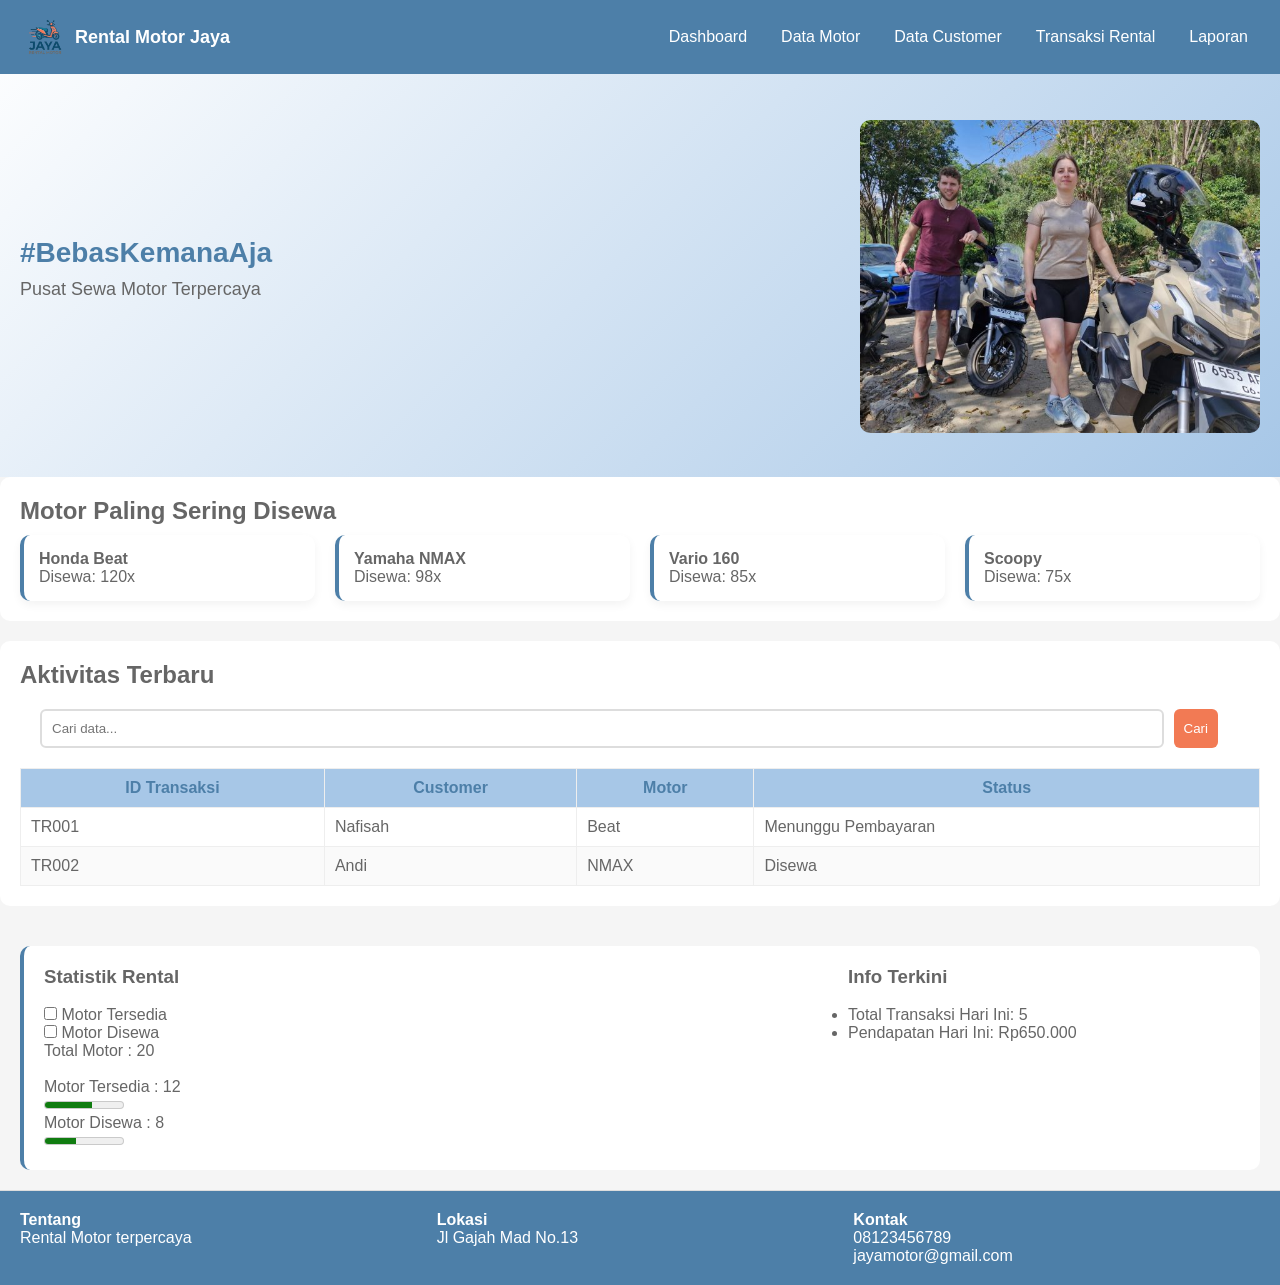
==== index.html @ cffe7526 "pindah tugas keluar dari folder" ====
<!DOCTYPE html>
<html lang="id">

<head>
    <meta charset="UTF-8">
    <meta name="viewport" content="width=device-width, initial-scale=1.0">
    <title>Rental Motor Jaya</title>
    <link rel="icon" type="image/png" href="logo_rentalmotor.png">
    <link rel="stylesheet" href="style.css">
</head>

<body>
    
    <header class="hero">

        <!-- NAVBAR -->
        <nav>
            <div class="nav-container">
                <div class="logo">
                    <img src="logo_rentalmotor.png" alt="Logo" width="50">
                    <span>Rental Motor Jaya</span>
                </div>

                <!-- MENU -->
                <div class="menu">
                    <a href="index.html">Dashboard</a>
                    <a href="data_motor.html">Data Motor</a>
                    <a href="data_customer.html">Data Customer</a>
                    <a href="transaksi_rental.html">Transaksi Rental</a>
                    <a href="laporan.html">Laporan</a>
                </div>
            </div>
        </nav>

        <!-- HERO CONTENT -->
        <div class="hero-text">
            <h1>#BebasKemanaAja</h1>
            <p>Pusat Sewa Motor Terpercaya</p>
        </div>

        <div class="hero-img">
            <img src="hero.jpg" alt="Motor">
        </div>

    </header>

    <main>

        <section>
            <h2>Motor Paling Sering Disewa</h2>

            <div class="motor-grid">

                <div class="motor-card">
                    <h4>Honda Beat</h4>
                    <p>Disewa: 120x</p>
                </div>

                <div class="motor-card">
                    <h4>Yamaha NMAX</h4>
                    <p>Disewa: 98x</p>
                </div>

                <div class="motor-card">
                    <h4>Vario 160</h4>
                    <p>Disewa: 85x</p>
                </div>

                <div class="motor-card">
                    <h4>Scoopy</h4>
                    <p>Disewa: 75x</p>
                </div>

            </div>
        </section>

        <section>
            <h2>Aktivitas Terbaru</h2>

            <!-- FORM  -->
            <form class="search-form">
                <input type="text" placeholder="Cari data...">
                <button type="submit">Cari</button>
            </form>

            <!-- TABEL -->
            <div class="table-container">
                <table>
                    <thead>
                        <tr>
                            <th>ID Transaksi</th>
                            <th>Customer</th>
                            <th>Motor</th>
                            <th>Status</th>
                        </tr>
                    </thead>

                    <tbody>
                        <tr>
                            <td>TR001</td>
                            <td>Nafisah</td>
                            <td>Beat</td>
                            <td>Menunggu Pembayaran</td>
                        </tr>

                        <tr>
                            <td>TR002</td>
                            <td>Andi</td>
                            <td>NMAX</td>
                            <td>Disewa</td>
                        </tr>
                    </tbody>
                </table>
            </div>
        </section>

    </main>

    <aside>

        <div class="sidebar-container">

            <!-- KIRI -->
            <div class="sidebar-left">
                <h3>Statistik Rental</h3><br>

                <label><input type="checkbox"> Motor Tersedia</label><br>
                <label><input type="checkbox"> Motor Disewa</label>

                <p>Total Motor : 20</p><br>
                <p>Motor Tersedia : 12</p>
                <meter value="12" min="0" max="20"></meter>

                <p>Motor Disewa : 8</p>
                <meter value="8" min="0" max="20"></meter>
            </div>

            <!-- KANAN -->
            <div class="sidebar-right">
                <h3>Info Terkini</h3><br>
                <ul>
                    <li>Total Transaksi Hari Ini: 5</li>
                    <li>Pendapatan Hari Ini: Rp650.000</li>
                </ul>
            </div>

        </div>

    </aside>

    <!-- FOOTER -->
    <footer>
        <div class="footer-container">
            <div>
                <h4>Tentang</h4>
                <p>Rental Motor terpercaya</p>
            </div>
            <div>
                <h4>Lokasi</h4>
                <p>Jl Gajah Mad No.13</p>
            </div>
            <div>
                <h4>Kontak</h4>
                <p>08123456789</p>
                <p>jayamotor@gmail.com</p>
            </div>
        </div>
    </footer>

</body>

</html>
---- style.css ----
:root {
    --primary: #4D7FA8;
    --secondary: #A7C7E7;
    --accent: #F27A54;
    --text: #666666;
    --bg: #F5F5F5;
    --white: #FFFFFF;
}

/* RESET */
* {
    box-sizing: border-box;
    margin: 0;
    padding: 0;
}

/* HERO */
.hero {
    display: flex;
    flex-direction: column;
    align-items: center;
    text-align: center;
    padding: 100px 20px 40px; 
    background: linear-gradient(135deg, var(--white), var(--secondary));
    overflow: hidden;
}

.hero-text h1 {
    font-size: 28px;
    color: var(--primary);
    margin-bottom: 10px;
}

.hero-text p {
    font-size: 18px;
    color: var(--text);
}

.hero-img img {
    width: 200px;
    margin-top: 20px;
    border-radius: 10px;
    max-width: 100%;

    animation: float 3s ease-in-out infinite;
}

/* ANIMASI */
@keyframes float {

    0%,
    100% {
        transform: translateY(0);
    }

    50% {
        transform: translateY(-15px);
    }
}

/* BODY */
body {
    font-family: Arial, sans-serif;
    background-color: var(--bg);
    color: var(--text);
    display: flex;
    flex-direction: column;
    min-height: 100vh;
}

main.layout {
    flex: 1; 
}

/* NAVBAR */
nav {
    position: fixed;
    top: 0;
    left: 0;
    width: 100%;
    background: var(--primary);
    padding: 12px 20px;
    z-index: 1000;
}

.nav-container {
    display: flex;
    justify-content: space-between;
    align-items: center;
}

/* LOGO */
.logo {
    display: flex;
    align-items: center;
    gap: 5px;
    color: white;
    font-weight: bold;
    font-size: 18px;
}

/* MENU */
.menu {
    display: flex;
    gap: 10px;
}

.menu a {
    color: white;
    text-decoration: none;
    padding: 8px 12px;
    border-radius: 6px;
    transition: 0.3s;
}

.menu a:hover {
    background: rgba(255, 255, 255, 0.2);
}

/* HEADER */
header {
    text-align: center;
    padding: 100px 20px 40px;
    color: var(--primary);
    background: linear-gradient(135deg, #ffffff, var(--secondary));
}

/* GRID */
.motor-grid {
    display: grid;
    grid-template-columns: 1fr;
    gap: 20px;
    margin-top: 10px;
    width: 100%;
}

/* CARD */
.motor-card {
    background: var(--white);
    padding: 15px;
    border-radius: 10px;
    border-left: 4px solid var(--primary);
    box-shadow: 0 4px 10px rgba(0, 0, 0, 0.05);
    transition: 0.3s;
}

.motor-card:hover {
    transform: translateY(-5px);
}

/* SECTION */
section {
    background: var(--white);
    padding: 20px;
    margin-bottom: 20px;
    border-radius: 10px;
    animation: fadeIn 0.5s ease;
}

/* FORM */
.search-form {
    display: flex;
    flex-direction: column;
    gap: 10px;
    margin: 20px;
    width: 95%;
}

.search-form input {
    padding: 10px;
    border: 2px solid #ddd;
    border-radius: 6px;
    transition: 0.3s;
    width: 95%;
}

.search-form input:focus {
    border-color: var(--primary);
    box-shadow: 0 0 5px rgba(77, 127, 168, 0.3);
    outline: none;
}

.search-form button {
    padding: 10px;
    background: var(--accent);
    color: white;
    border: none;
    border-radius: 6px;
    cursor: pointer;
    transition: 0.3s;
}

.search-form button:hover {
    transform: scale(1.05);
    background: #e5673f;
}

/* TABLE */
.table-container {
    overflow-x: auto;
}

table {
    width: 100%;
    border-collapse: collapse;
    min-width: 600px;
}

th,
td {
    padding: 10px;
    border: 1px solid #eee;
}

th {
    background: var(--secondary);
    color: var(--primary);
}

tr:nth-child(even) {
    background: #fafafa;
}

/* BUTTON AKSI */
.btn-1 {
    padding: 6px 10px;
    background: var(--secondary);
    color: var(--primary);
    border: none;
    border-radius: 5px;
    cursor: pointer;
    transition: 0.3s;
    margin-right: 5px;
}

.btn-1:hover {
    background: var(--primary);
    color: var(--white);
}

.btn-2 {
    padding: 6px 10px;
    background: var(--accent);
    color: var(--white);
    border: none;
    border-radius: 5px;
    cursor: pointer;
    transition: 0.3s;
}

.btn-2:hover {
    background: #d65f3c;
}

.btn-back {
    display: inline-block;
    margin-bottom: 15px;
    padding: 8px 12px;
    background: var(--accent);
    color: white;
    text-decoration: none;
    border-radius: 6px;
    transition: 0.3s;
}

.btn-back:hover {
    background: #e5673f;
}

/* SIDEBAR */
aside {
    background: var(--white);
    padding: 20px;
    margin: 20px;
    border-radius: 10px;
    border-left: 4px solid var(--primary);
}

aside input[type="checkbox"] {
    accent-color: var(--accent);
}

.sidebar-container {
    display: flex;
    flex-direction: column;
    gap: 20px;
}

/* FOOTER */
footer {
    background: var(--primary);
    color: var(--white);
    padding: 20px;
    border-top: 1px solid #ddd;
}

.footer-container {
    display: grid;
    grid-template-columns: 1fr;
    gap: 10px;
    text-align: center;
}

/* ANIMASI */
@keyframes fadeIn {
    from {
        opacity: 0;
        transform: translateY(20px);
    }

    to {
        opacity: 1;
        transform: translateY(0);
    }
}

/* TABLET (768px) */
@media (min-width: 768px) {
    .hero {
        flex-direction: row;
        justify-content: space-between;
        text-align: left;
    }

    .hero-text {
        flex: 1;
    }

    .hero-img {
        flex: 1;
        text-align: right;
    }

    .hero-img img {
        width: 320px;
    }

    .motor-grid {
        grid-template-columns: repeat(2, 1fr);
    }

    .search-form {
        flex-direction: row;
    }

    .search-form input {
        flex: 1;
    }

    .sidebar-container {
        flex-direction: row;
        justify-content: space-between;
        gap: 20px;
    }

    .sidebar-left {
        flex: 2;
    }

    .sidebar-right {
        flex: 1;
    }

    .footer-container {
        grid-template-columns: repeat(3, 1fr);
        text-align: left;
    }
}

/* DESKTOP (1024px) */
@media (min-width: 1024px) {
    .hero-img img {
        width: 400px;
    }

    .layout {
        display: flex;
        gap: 20px;
        padding: 0 20px;
    }

    .layout section {
        flex: 3;
    }

    .layout aside {
        flex: 1;
    }

    .motor-grid {
        grid-template-columns: repeat(4, 1fr);
        width: 100%;
    }
}
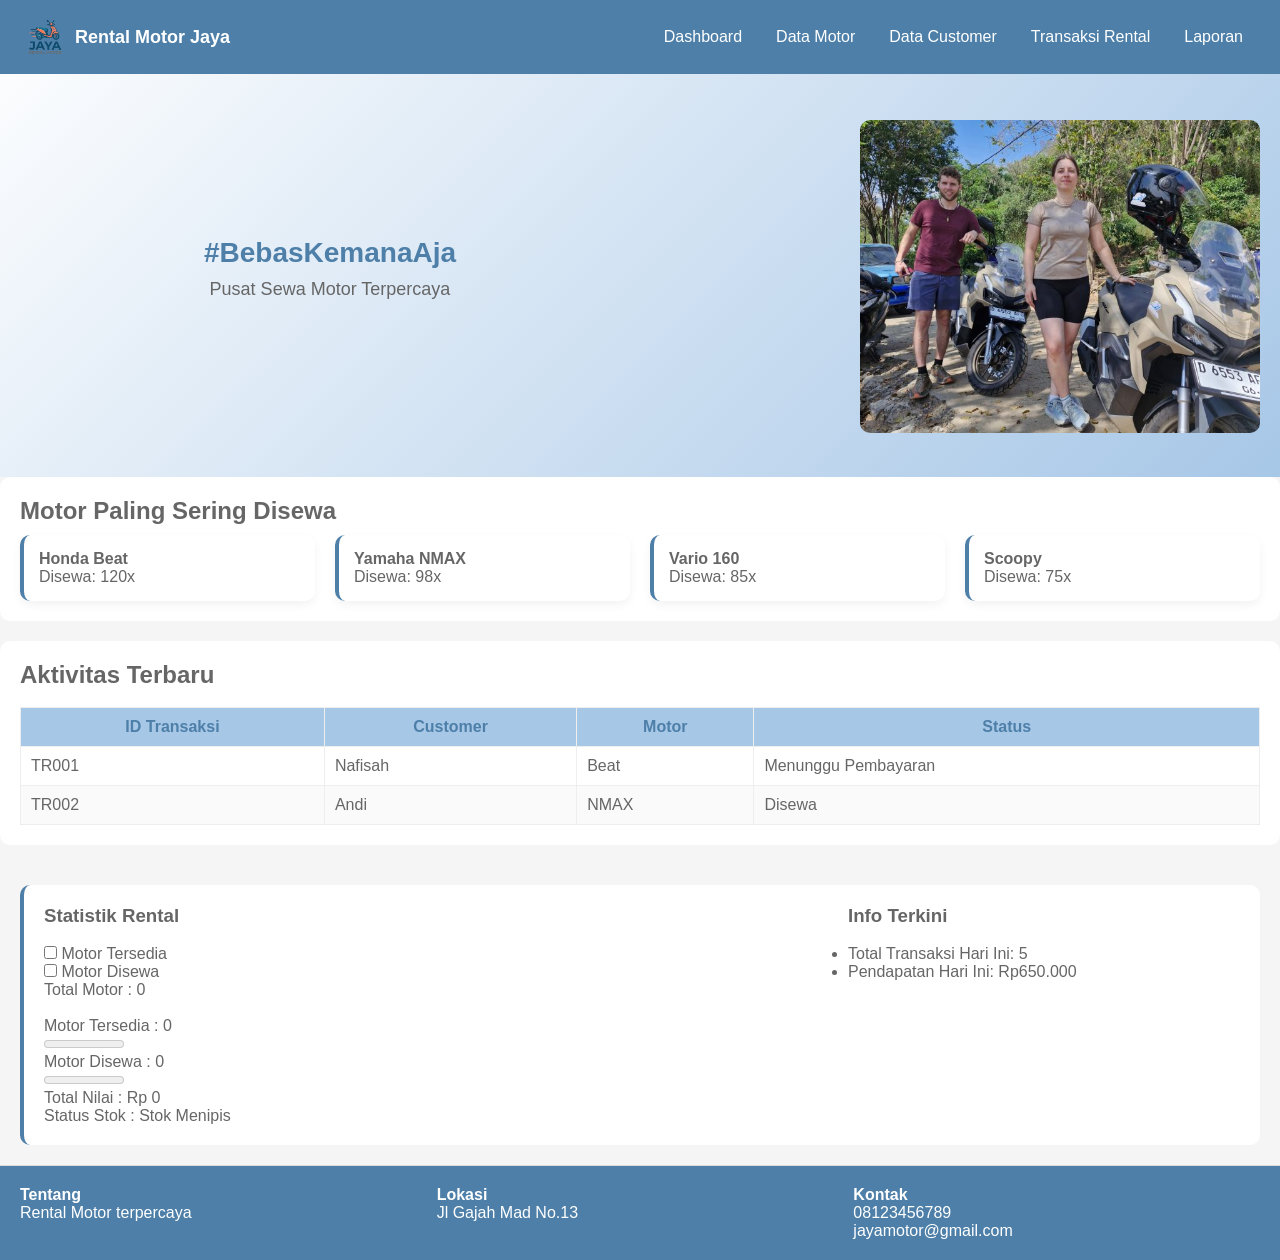
==== commit e7e7903e: "Tugas JS" ====
--- a/index.html
+++ b/index.html
@@ -10,7 +10,7 @@
 </head>
 
 <body>
-    
+
     <header class="hero">
 
         <!-- NAVBAR -->
@@ -21,8 +21,13 @@
                     <span>Rental Motor Jaya</span>
                 </div>
 
-                <!-- MENU -->
-                <div class="menu">
+                <div class="nav-toggle" id="navToggle">
+                    <span></span>
+                    <span></span>
+                    <span></span>
+                </div>
+
+                <div class="menu" id="navMenu">
                     <a href="index.html">Dashboard</a>
                     <a href="data_motor.html">Data Motor</a>
                     <a href="data_customer.html">Data Customer</a>
@@ -76,12 +81,7 @@
 
         <section>
             <h2>Aktivitas Terbaru</h2>
-
-            <!-- FORM  -->
-            <form class="search-form">
-                <input type="text" placeholder="Cari data...">
-                <button type="submit">Cari</button>
-            </form>
+            <br>
 
             <!-- TABEL -->
             <div class="table-container">
@@ -124,15 +124,21 @@
             <div class="sidebar-left">
                 <h3>Statistik Rental</h3><br>
 
-                <label><input type="checkbox"> Motor Tersedia</label><br>
-                <label><input type="checkbox"> Motor Disewa</label>
+                <label><input type="checkbox" id="cbTersedia"> Motor Tersedia</label><br>
+                <label><input type="checkbox" id="cbDisewa"> Motor Disewa</label>
 
-                <p>Total Motor : 20</p><br>
-                <p>Motor Tersedia : 12</p>
-                <meter value="12" min="0" max="20"></meter>
+                <p>Total Motor : <span id="totalMotor">0</span></p><br>
 
-                <p>Motor Disewa : 8</p>
-                <meter value="8" min="0" max="20"></meter>
+                <p>Motor Tersedia : <span id="motorTersedia">0</span></p>
+                <meter id="meterTersedia" value="0" min="0" max="0"></meter>
+
+                <p>Motor Disewa : <span id="motorDisewa">0</span></p>
+                <meter id="meterDisewa" value="0" min="0" max="0"></meter>
+
+                <br>
+
+                <p>Total Nilai : <span id="totalNilai">Rp 0</span></p>
+                <p>Status Stok : <span id="statusStok">-</span></p>
             </div>
 
             <!-- KANAN -->
@@ -166,7 +172,7 @@
             </div>
         </div>
     </footer>
-
+    <script src="script.js"></script>
 </body>
 
 </html>
--- a/style.css
+++ b/style.css
@@ -20,7 +20,7 @@
     flex-direction: column;
     align-items: center;
     text-align: center;
-    padding: 100px 20px 40px; 
+    padding: 100px 20px 40px;
     background: linear-gradient(135deg, var(--white), var(--secondary));
     overflow: hidden;
 }
@@ -69,7 +69,7 @@
 }
 
 main.layout {
-    flex: 1; 
+    flex: 1;
 }
 
 /* NAVBAR */
@@ -99,23 +99,79 @@
     font-size: 18px;
 }
 
-/* MENU */
+/* HAMBURGER CUSTOM */
+.nav-toggle {
+    display: flex;
+    flex-direction: column;
+    justify-content: space-between;
+    width: 25px;
+    height: 18px;
+    cursor: pointer;
+    z-index: 1001;
+}
+
+.nav-toggle span {
+    display: block;
+    width: 100%;
+    height: 3px;
+    background-color: var(--white);
+    border-radius: 3px;
+    transition: all 0.3s ease-in-out;
+}
+
+/* Animasi Hamburger ke X saat Aktif */
+.nav-toggle.open span:nth-child(1) {
+    transform: translateY(7.5px) rotate(45deg);
+}
+
+.nav-toggle.open span:nth-child(2) {
+    opacity: 0;
+    transform: translateX(-10px);
+}
+
+.nav-toggle.open span:nth-child(3) {
+    transform: translateY(-7.5px) rotate(-45deg);
+}
+
 .menu {
-    display: flex;
-    gap: 10px;
+    position: absolute;
+    top: 65px;
+    right: 20px;
+    background: var(--primary);
+    flex-direction: column;
+    width: 200px;
+    border-radius: 10px;
+    padding: 10px;
+    display: flex;
+    box-shadow: 0 10px 25px rgba(0, 0, 0, 0.1);
+
+    opacity: 0;
+    visibility: hidden;
+    transform: translateY(-20px);
+    pointer-events: none;
+    transition: all 0.4s cubic-bezier(0.165, 0.84, 0.44, 1);
+}
+
+.menu.active {
+    opacity: 1;
+    visibility: visible;
+    transform: translateY(0);
+    pointer-events: auto;
 }
 
 .menu a {
-    color: white;
+    color: var(--white);
     text-decoration: none;
-    padding: 8px 12px;
-    border-radius: 6px;
-    transition: 0.3s;
+    padding: 12px 15px;
+    border-radius: 8px;
+    transition: background 0.2s;
+    font-size: 14px;
 }
 
 .menu a:hover {
-    background: rgba(255, 255, 255, 0.2);
-}
+    background: rgba(255, 255, 255, 0.15);
+}
+
 
 /* HEADER */
 header {
@@ -123,6 +179,111 @@
     padding: 100px 20px 40px;
     color: var(--primary);
     background: linear-gradient(135deg, #ffffff, var(--secondary));
+}
+
+/* ================= MODAL TAMBAHAN ================= */
+
+.modal {
+    display: none;
+    position: fixed;
+    z-index: 2000;
+    left: 0;
+    top: 0;
+    width: 100%;
+    height: 100%;
+
+    background: rgba(0, 0, 0, 0.5);
+}
+
+/* AKTIF */
+.modal.active {
+    display: flex;
+    justify-content: center;
+    align-items: center;
+}
+
+/* BOX POPUP */
+.modal-content {
+    background: var(--white);
+    padding: 25px;
+    border-radius: 12px;
+
+    width: 400px;
+    max-width: 90%;
+
+    max-height: 90vh;
+    overflow-y: auto;
+
+    box-shadow: 0 10px 25px rgba(0, 0, 0, 0.2);
+    position: relative;
+    animation: fadeIn 0.3s ease;
+}
+
+/* CLOSE */
+.close {
+    position: absolute;
+    right: 15px;
+    top: 10px;
+    font-size: 22px;
+    cursor: pointer;
+    color: var(--text);
+}
+
+/* FORM MODAL */
+.modal .form-motor {
+    display: flex;
+    flex-direction: column;
+    gap: 15px;
+}
+
+.modal .form-group {
+    display: flex;
+    flex-direction: column;
+    width: 100%;
+}
+
+.modal .form-group label {
+    margin-bottom: 6px;
+    font-weight: 500;
+    color: var(--primary);
+}
+
+.modal .form-group input {
+    width: 100%;
+    padding: 10px;
+
+    border: 2px solid #ccc;
+    border-radius: 8px;
+    font-size: 14px;
+    background: #fff;
+
+    transition: all 0.2s ease;
+}
+
+.modal .form-group select {
+    width: 100%;
+    padding: 10px;
+
+    border: 2px solid #ccc;
+    border-radius: 8px;
+    font-size: 14px;
+    background: #fff;
+    color: var(--text);
+
+    appearance: none;
+    -webkit-appearance: none;
+    background-image: url("data:image/svg+xml,%3Csvg xmlns='http://www.w3.org/2000/svg' width='12' height='12' viewBox='0 0 12 12'%3E%3Cpath fill='%23666' d='M6 8L1 3h10z'/%3E%3C/svg%3E");
+    background-repeat: no-repeat;
+    background-position: right 12px center;
+
+    cursor: pointer;
+    transition: all 0.2s ease;
+}
+
+.modal .form-group select:focus {
+    border-color: var(--primary);
+    box-shadow: 0 0 5px rgba(77, 127, 168, 0.3);
+    outline: none;
 }
 
 /* GRID */
@@ -163,15 +324,13 @@
     flex-direction: column;
     gap: 10px;
     margin: 20px;
-    width: 95%;
 }
 
 .search-form input {
-    padding: 10px;
+    padding: 5px;
     border: 2px solid #ddd;
     border-radius: 6px;
     transition: 0.3s;
-    width: 95%;
 }
 
 .search-form input:focus {
@@ -195,6 +354,51 @@
     background: #e5673f;
 }
 
+/* FILTER */
+.filter-form {
+    display: flex;
+    flex-direction: row;
+    align-items: flex-end;
+    gap: 10px;
+    margin: 15px 0;
+
+    flex-wrap: nowrap;
+}
+
+/* GROUP */
+.filter-form .form-group {
+    display: flex;
+    flex-direction: column;
+    flex: 1;
+    /* biar rata */
+}
+
+/* SELECT */
+.filter-form select {
+    padding: 10px;
+    border: 2px solid #ddd;
+    border-radius: 8px;
+    width: 100%;
+}
+
+/* FILTER KHUSUS DATA MOTOR */
+.motor-filter {
+    display: flex;
+    flex-direction: row;
+    align-items: flex-end;
+    gap: 10px;
+    margin: 15px 0;
+    flex-wrap: nowrap;
+}
+
+/* select khusus motor */
+.motor-filter select {
+    padding: 10px;
+    border: 2px solid #ddd;
+    border-radius: 8px;
+    width: 200px;
+}
+
 /* TABLE */
 .table-container {
     overflow-x: auto;
@@ -222,7 +426,37 @@
 }
 
 /* BUTTON AKSI */
-.btn-1 {
+.btn-tambah {
+    background: var(--accent);
+    color: var(--white);
+    padding: 10px 15px;
+    border: none;
+    border-radius: 6px;
+    cursor: pointer;
+    margin-bottom: 15px;
+    transition: 0.3s;
+}
+
+.btn-tambah:hover {
+    background: #e5673f;
+}
+
+.btn-simpan {
+    margin-top: 10px;
+    padding: 10px;
+    background: var(--primary);
+    color: var(--white);
+    border: none;
+    border-radius: 6px;
+    cursor: pointer;
+    transition: 0.3s;
+}
+
+.btn-simpan:hover {
+    background: #3b6790;
+}
+
+.btn-edit {
     padding: 6px 10px;
     background: var(--secondary);
     color: var(--primary);
@@ -233,12 +467,12 @@
     margin-right: 5px;
 }
 
-.btn-1:hover {
+.btn-edit:hover {
     background: var(--primary);
     color: var(--white);
 }
 
-.btn-2 {
+.btn-hapus {
     padding: 6px 10px;
     background: var(--accent);
     color: var(--white);
@@ -248,7 +482,7 @@
     transition: 0.3s;
 }
 
-.btn-2:hover {
+.btn-hapus:hover {
     background: #d65f3c;
 }
 
@@ -267,6 +501,75 @@
     background: #e5673f;
 }
 
+.btn-showLaporan {
+    padding: 10px 15px;
+    background: var(--primary);
+    color: var(--white);
+    border: none;
+    border-radius: 8px;
+    cursor: pointer;
+    white-space: nowrap;
+}
+
+.btn-showLaporan:hover {
+    background: #3b6790;
+}
+
+.btn-showMotor {
+    padding: 10px 15px;
+    background: var(--primary);
+    color: var(--white);
+    border: none;
+    border-radius: 8px;
+    cursor: pointer;
+    white-space: nowrap;
+}
+
+.btn-showMotor:hover {
+    background: #3b6790;
+}
+
+.btn-confirm {
+    padding: 6px 10px;
+    background: var(--secondary);
+    color: var(--primary);
+    border: none;
+    border-radius: 5px;
+    cursor: pointer;
+    transition: 0.3s;
+    margin-right: 5px;
+}
+
+.btn-confirm:hover {
+    background: var(--primary);
+    color: var(--white);
+}
+
+.btn-selesai {
+    padding: 6px 10px;
+    background: var(--accent);
+    color: var(--white);
+    border: none;
+    border-radius: 5px;
+    cursor: pointer;
+    transition: 0.3s;
+}
+
+.btn-selesai:hover {
+    background: #d65f3c;
+}
+
+.aksi-btn {
+    display: flex;
+    gap: 5px;
+    flex-wrap: nowrap;
+}
+
+.aksi-btn button {
+    white-space: nowrap;
+}
+
+
 /* SIDEBAR */
 aside {
     background: var(--white);
@@ -319,7 +622,6 @@
     .hero {
         flex-direction: row;
         justify-content: space-between;
-        text-align: left;
     }
 
     .hero-text {
@@ -335,17 +637,43 @@
         width: 320px;
     }
 
+    .menu {
+        width: 220px;
+    }
+
     .motor-grid {
         grid-template-columns: repeat(2, 1fr);
     }
 
     .search-form {
         flex-direction: row;
+        gap: 10px;
+        margin: 15px 0;
     }
 
     .search-form input {
         flex: 1;
     }
+
+    .filter-form {
+        justify-content: flex-start;
+        max-width: 500px;
+    }
+
+    .modal-content {
+        width: 500px;
+    }
+
+    .modal .form-group input {
+        padding: 12px;
+        font-size: 16px;
+        border-radius: 10px;
+    }
+
+    .modal .form-group label {
+        font-size: 15px;
+    }
+
 
     .sidebar-container {
         flex-direction: row;
@@ -387,8 +715,55 @@
         flex: 1;
     }
 
+    .nav-toggle {
+        display: none;
+    }
+
+    .menu {
+        position: static !important;
+        display: flex !important;
+        flex-direction: row !important;
+
+        opacity: 1 !important;
+        visibility: visible !important;
+        transform: none !important;
+        pointer-events: auto !important;
+
+        background: none !important;
+        width: auto !important;
+        padding: 0 !important;
+        box-shadow: none !important;
+    }
+
+    .menu a {
+        color: white;
+        text-decoration: none;
+        padding: 14px 17px;
+        border-radius: 6px;
+        transition: 0.3s;
+        font-size: 16px;
+    }
+
+    .menu a:hover {
+        background: rgba(255, 255, 255, 0.2);
+    }
+
     .motor-grid {
         grid-template-columns: repeat(4, 1fr);
         width: 100%;
     }
-}+
+    .filter-form {
+        max-width: 600px;
+    }
+
+    .search-form {
+        display: flex;
+        gap: 10px;
+        margin: 15px 0;
+    }
+
+    .search-form input {
+        flex: 1;
+    }
+}
